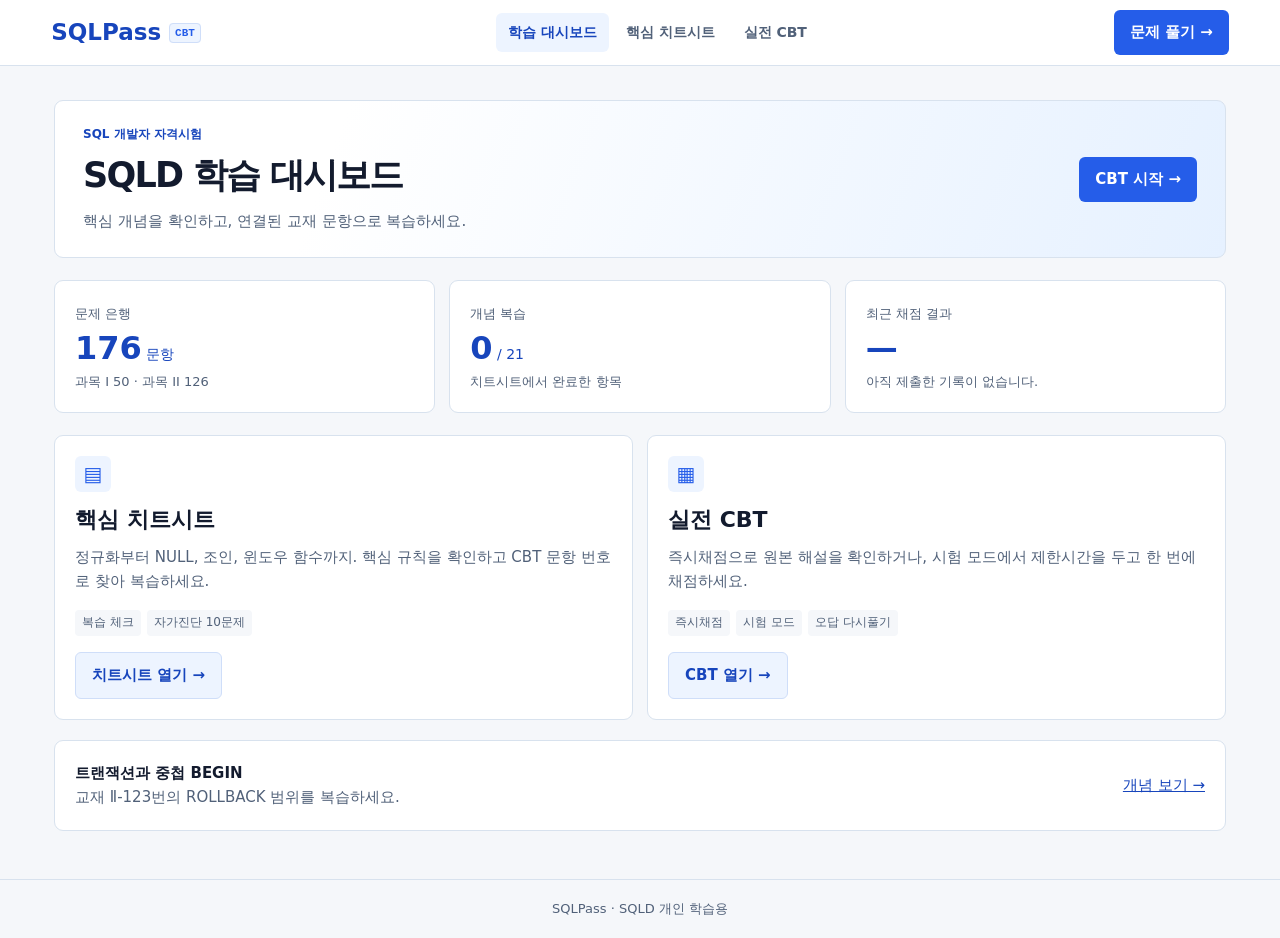
==== index.html @ 1c692170 "Build SQLPass study site" ====
<!doctype html>
<html lang="ko">
<head>
  <meta charset="utf-8">
  <meta name="viewport" content="width=device-width, initial-scale=1">
  <title>SQLPass · 학습 대시보드</title>
  <link rel="stylesheet" href="platform.css">
</head>
<body class="dashboard">
  <header class="platform-header">
    <a class="wordmark" href="index.html">SQLPass <span>CBT</span></a>
    <nav aria-label="주 메뉴">
      <a href="index.html" aria-current="page">학습 대시보드</a>
      <a href="cheatsheet.html">핵심 치트시트</a>
      <a href="cbt.html">실전 CBT</a>
    </nav>
    <a class="action header-action" href="cbt.html">문제 풀기 →</a>
  </header>
  <main class="dashboard-main">
    <section class="banner">
      <div><p class="subject-label">SQL 개발자 자격시험</p><h1>SQLD 학습 대시보드</h1><p>핵심 개념을 확인하고, 연결된 교재 문항으로 복습하세요.</p></div>
      <a class="action" href="cbt.html" id="start">CBT 시작 →</a>
    </section>
    <section class="metrics" aria-label="학습 현황">
      <article><span>문제 은행</span><strong>176<small> 문항</small></strong><p>과목 I 50 · 과목 II 126</p></article>
      <article><span>개념 복습</span><strong id="study-progress">0<small> / 21</small></strong><p>치트시트에서 완료한 항목</p></article>
      <article><span>최근 채점 결과</span><strong id="latest-score">—</strong><p id="latest-info">아직 제출한 기록이 없습니다.</p></article>
    </section>
    <section class="study-grid" aria-label="학습 도구">
      <article class="study-card">
        <div class="section-icon" aria-hidden="true">▤</div>
        <h2>핵심 치트시트</h2>
        <p>정규화부터 NULL, 조인, 윈도우 함수까지. 핵심 규칙을 확인하고 CBT 문항 번호로 찾아 복습하세요.</p>
        <div class="chips"><span>복습 체크</span><span>자가진단 10문제</span></div>
        <a class="secondary-action" href="cheatsheet.html">치트시트 열기 →</a>
      </article>
      <article class="study-card">
        <div class="section-icon" aria-hidden="true">▦</div>
        <h2>실전 CBT</h2>
        <p>즉시채점으로 원본 해설을 확인하거나, 시험 모드에서 제한시간을 두고 한 번에 채점하세요.</p>
        <div class="chips"><span>즉시채점</span><span>시험 모드</span><span>오답 다시풀기</span></div>
        <a class="secondary-action" href="cbt.html">CBT 열기 →</a>
      </article>
    </section>
    <section class="review-link"><div><strong>트랜잭션과 중첩 BEGIN</strong><p>교재 Ⅱ-123번의 ROLLBACK 범위를 복습하세요.</p></div><a href="cheatsheet.html#topic-4">개념 보기 →</a></section>
  </main>
  <footer class="platform-footer">SQLPass · SQLD 개인 학습용</footer>
  <script src="dashboard.js"></script>
</body>
</html>
---- platform.css ----
:root {
  --blue:#255de9; --blue-dark:#1745bc; --pale:#edf4ff; --line:#d8e2ee;
  --ink:#131b2e; --muted:#516179; --paper:#f5f7fa; --green:var(--blue);
}
*{box-sizing:border-box}
body{margin:0;color:var(--ink);background:var(--paper);font:15px/1.65 "Malgun Gothic",system-ui,sans-serif}
.platform-header{height:auto;min-height:66px;display:flex;justify-content:space-between;align-items:center;gap:20px;padding:10px max(20px,4vw);background:white;border-bottom:1px solid var(--line)}
.platform-header a{text-decoration:none}
.wordmark{color:var(--blue-dark);font-size:23px;font-weight:800;white-space:nowrap}
.wordmark span{color:var(--blue);font:700 11px ui-monospace,monospace;background:var(--pale);border:1px solid #cfdef9;border-radius:4px;padding:3px 5px;vertical-align:middle}
.platform-header nav{display:flex;flex-wrap:wrap;gap:5px}
.platform-header nav a{padding:8px 12px;color:var(--muted);font-weight:650;border-radius:6px;font-size:14px}
.platform-header nav a:hover,.platform-header nav a[aria-current=page]{background:var(--pale);color:var(--blue-dark)}
.action,.secondary-action{display:inline-flex;align-items:center;justify-content:center;border-radius:6px;padding:10px 16px;font-weight:700;text-decoration:none;white-space:nowrap}
.action{background:var(--blue);color:white}
.action:hover{background:var(--blue-dark)}
.secondary-action{color:var(--blue-dark);background:var(--pale);border:1px solid #cfdef9}
.secondary-action:hover{background:#e0ebff}
.dashboard-main{max-width:1220px;margin:auto;padding:34px 24px 48px}
.banner{display:flex;align-items:center;justify-content:space-between;gap:18px;padding:24px 28px;background:linear-gradient(110deg,#fff 24%,#e6f1ff);border:1px solid var(--line);border-radius:9px}
.banner h1{margin:2px 0 4px;font-size:clamp(25px,4vw,35px);letter-spacing:-.05em}
.banner p,.study-card p,.review-link p,.metrics p{color:var(--muted);margin:0}
.banner .subject-label{color:var(--blue-dark);font-size:12px;font-weight:750}
.metrics{display:grid;grid-template-columns:repeat(3,1fr);gap:14px;margin:22px 0}
.metrics article,.study-card,.review-link{border:1px solid var(--line);border-radius:9px;background:#fff;padding:20px}
.metrics span,.metrics p{font-size:13px;color:var(--muted)}
.metrics strong{display:block;font-size:32px;color:var(--blue-dark);line-height:1.4}
.metrics small{font-size:14px;font-weight:500}
.study-grid{display:grid;grid-template-columns:1fr 1fr;gap:14px}
.study-card h2{margin:10px 0 6px;font-size:22px}
.section-icon{background:var(--pale);color:var(--blue);width:36px;height:36px;border-radius:6px;display:grid;place-items:center;font-size:20px}
.chips{display:flex;flex-wrap:wrap;gap:6px;margin:16px 0}
.chips span{background:var(--paper);color:var(--muted);padding:3px 7px;border-radius:4px;font-size:12px}
.review-link{margin-top:20px;display:flex;align-items:center;justify-content:space-between;gap:14px}
.review-link a{color:var(--blue-dark);white-space:nowrap}
.platform-footer{border-top:1px solid var(--line);padding:18px 24px;text-align:center;color:var(--muted);font-size:13px}
.cbt-page .panel,.cbt-page .card,.cbt-page .image-viewer{border-radius:9px}
.cbt-page .hero-art{transform:none;background:#e7efff}
.cbt-page .hero-art .code{background:#17346c;color:#e3edff;box-shadow:8px 10px 0 #c5d8f7}
.cbt-page .hero-art small{color:var(--muted)}
.cbt-page .side{border-color:#cddcf0}
.cbt-page .grid button{background:#f0f4fa;color:#415476}
.cbt-page .grid .done{background:#e5efff;color:var(--blue-dark);border-color:#b9d1ff}
.cbt-page .grid .active{background:var(--blue);color:white;outline-color:var(--blue)}
.cbt-page .image-tools,.cbt-page .tag,.cbt-page .resume{background:var(--pale);color:var(--blue-dark)}
.cbt-page .image-tools button[aria-pressed=true],.cbt-page .answers button.selected{background:#e0ebff;color:var(--blue-dark)}
.cbt-page .answers button.correct{background:#147d65;color:white}
.cbt-page .answers button.wrong{background:#fce8e6;color:#a94438}
.cbt-page .timer{background:#fff0f2;color:#b42348}
.sheet-page .layout{grid-template-columns:215px minmax(0,1fr)}
.sheet-page main{border-radius:9px}
.sheet-page .sheet-search{width:100%;padding:10px 12px;border:1px solid var(--line);border-radius:6px;font:inherit;margin:8px 0}
.sheet-page input[type=checkbox]{accent-color:var(--blue)}
.sheet-page th,.sheet-page tr:has(input:checked),.sheet-page details{background:var(--pale)}
.sheet-page code,.sheet-page pre{background:#f0f4fa}
.sheet-page pre code{background:none}
@media(max-width:760px){
  .platform-header{flex-wrap:wrap;gap:4px;padding:8px 14px}
  .platform-header nav{order:2;width:100%}
  .platform-header nav a{font-size:13px;padding:7px 9px}
  .header-action{font-size:13px;padding:6px 10px}
  .dashboard-main{padding:18px 12px 28px}
  .banner{align-items:start;flex-direction:column;padding:18px}
  .metrics{gap:7px}.metrics article{padding:9px}.metrics strong{font-size:23px}.metrics p{font-size:11px}
  .study-grid{grid-template-columns:1fr}
}
.sheet-page tr[hidden]{display:none!important}
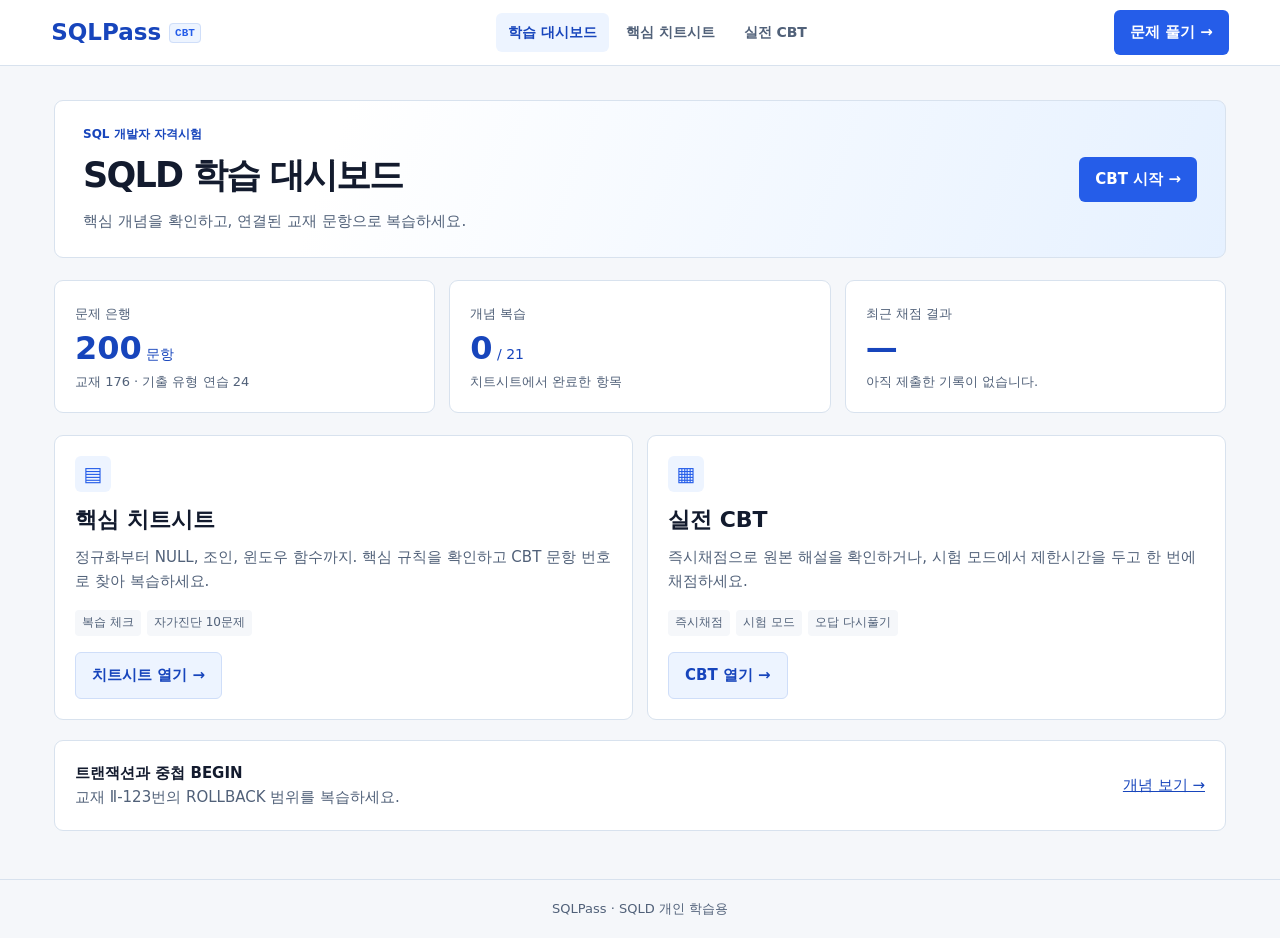
==== commit eb10b6f4: "Expand SQLD cheatsheet and practice bank" ====
--- a/index.html
+++ b/index.html
@@ -22,7 +22,7 @@
       <a class="action" href="cbt.html" id="start">CBT 시작 →</a>
     </section>
     <section class="metrics" aria-label="학습 현황">
-      <article><span>문제 은행</span><strong>176<small> 문항</small></strong><p>과목 I 50 · 과목 II 126</p></article>
+      <article><span>문제 은행</span><strong>200<small> 문항</small></strong><p>교재 176 · 기출 유형 연습 24</p></article>
       <article><span>개념 복습</span><strong id="study-progress">0<small> / 21</small></strong><p>치트시트에서 완료한 항목</p></article>
       <article><span>최근 채점 결과</span><strong id="latest-score">—</strong><p id="latest-info">아직 제출한 기록이 없습니다.</p></article>
     </section>
--- a/platform.css
+++ b/platform.css
@@ -65,3 +65,9 @@
   .study-grid{grid-template-columns:1fr}
 }
 .sheet-page tr[hidden]{display:none!important}
+.text-question p{font-size:18px;font-weight:650;color:var(--ink)}
+.text-question pre{overflow:auto;background:#eef3fa;border:1px solid var(--line);border-radius:8px;padding:16px}
+.answers.text-answers{grid-template-columns:1fr}
+.answers.text-answers button{display:flex;gap:12px;text-align:left;font-size:15px;align-items:baseline}
+.answers.text-answers button span:first-child{font-weight:750;flex:0 0 20px}
+.review-choices li{padding:4px 0}
